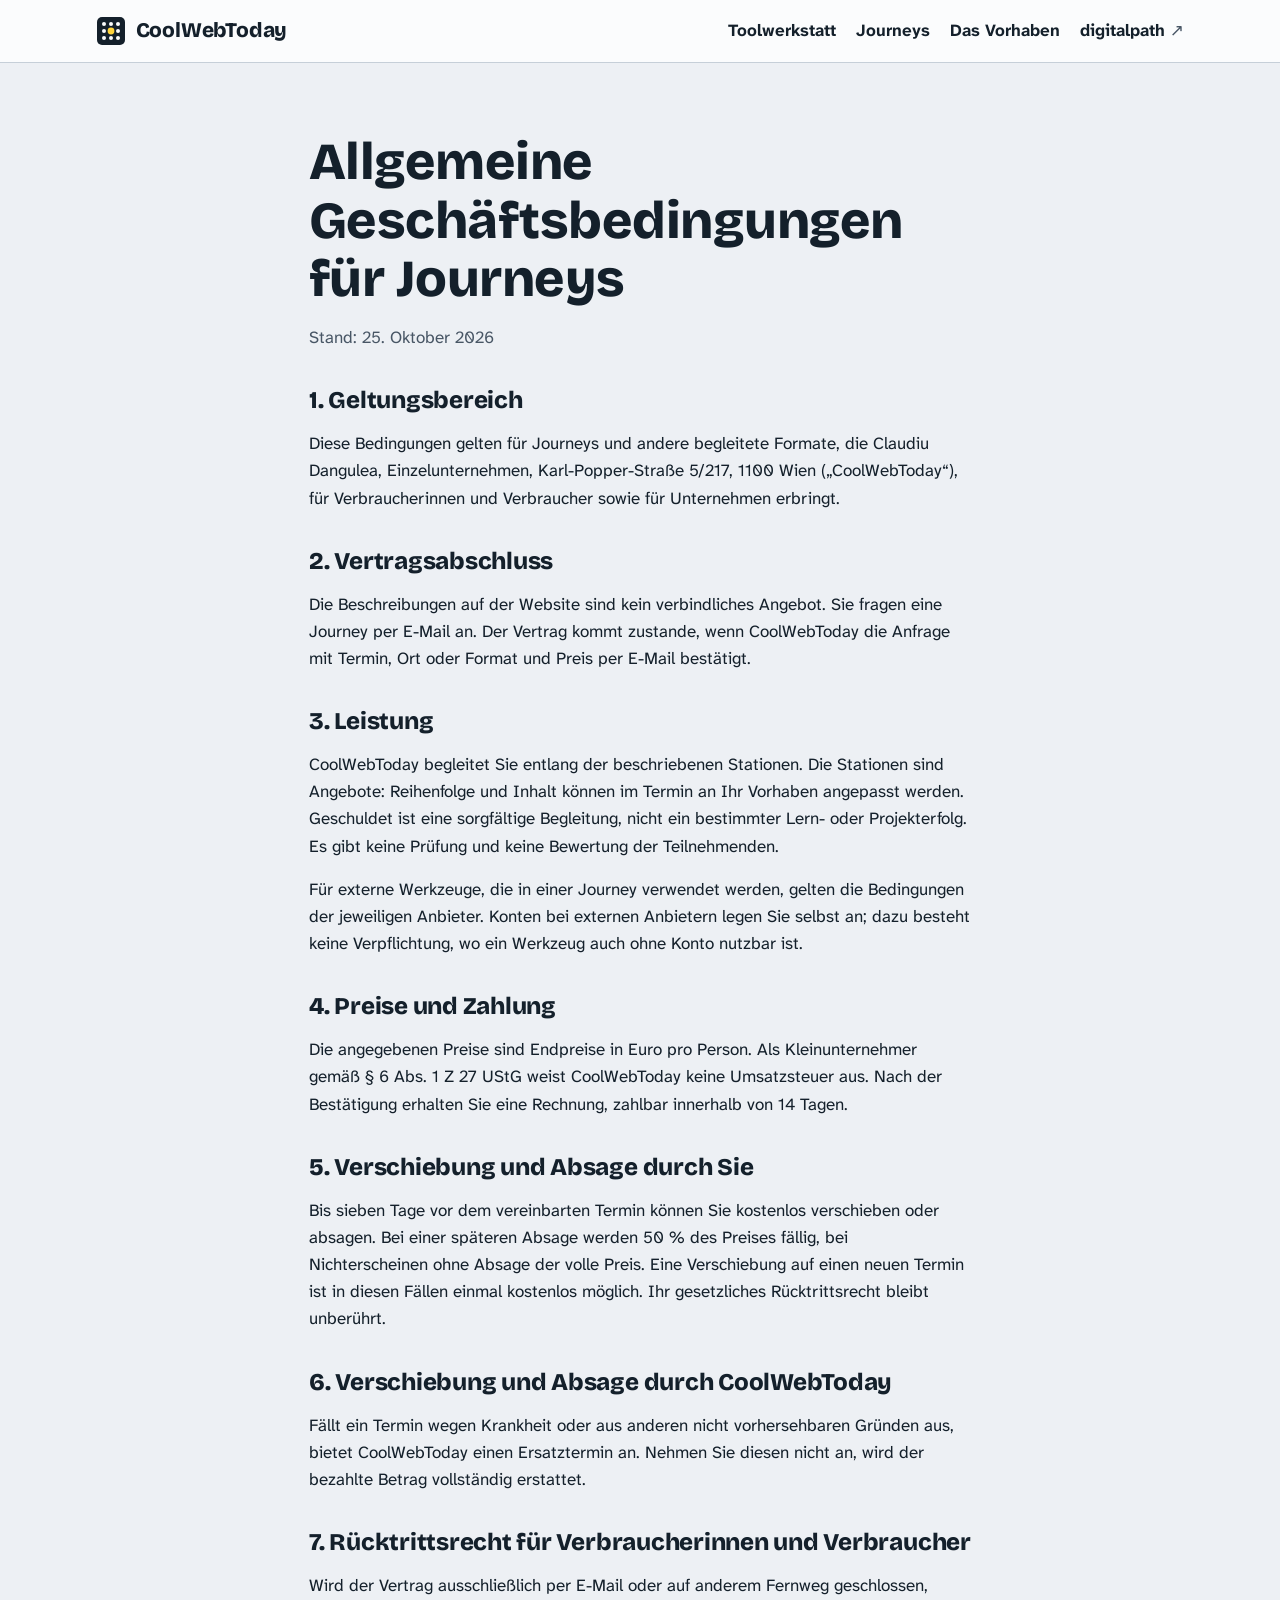
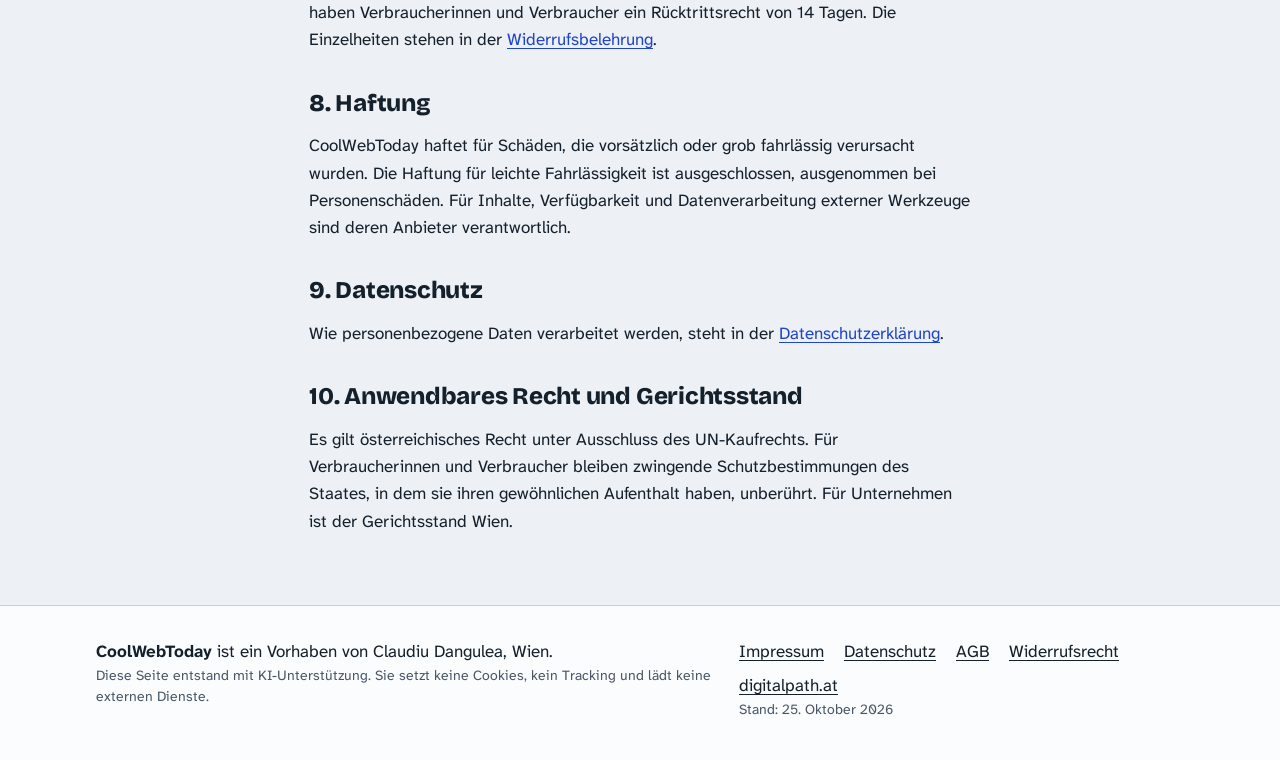
==== agb.html @ 335cd502 "Impressum, Datenschutz, AGB und Widerrufsbelehrung ergänzt; Journeys buchbar - Kontakt und Impressum" ====
<!doctype html>
<html lang="de" data-root="">
<head>
<meta charset="utf-8">
<meta name="viewport" content="width=device-width, initial-scale=1, viewport-fit=cover">
<title>AGB · CoolWebToday</title>
<meta name="robots" content="noindex">
<link rel="stylesheet" href="assets/site.css">
<link rel="icon" href="assets/favicon.svg" type="image/svg+xml">
</head>
<body>
<a class="skip" href="#inhalt">Zum Inhalt</a>
<header class="site-head">
  <div class="wrap">
    <a class="brand" href="index.html">
      <svg class="brand-mark" viewBox="0 0 30 30" aria-hidden="true" focusable="false"><rect class="bm-board" x="1" y="1" width="28" height="28" rx="5"/><g class="bm-holes"><circle cx="8" cy="8" r="2"/><circle cx="15" cy="8" r="2"/><circle cx="22" cy="8" r="2"/><circle cx="8" cy="15" r="2"/><circle cx="22" cy="15" r="2"/><circle cx="8" cy="22" r="2"/><circle cx="15" cy="22" r="2"/><circle cx="22" cy="22" r="2"/></g><circle class="bm-peg" cx="15" cy="15" r="3.4"/></svg>
      CoolWebToday
    </a>
    <nav aria-label="Hauptnavigation">
      <ul class="nav">
        <li><a href="werkstatt.html">Toolwerkstatt</a></li>
        <li><a href="journeys.html">Journeys</a></li>
        <li><a href="index.html#vorhaben">Das Vorhaben</a></li>
        <li><a class="ext" href="https://www.digitalpath.at/#labor" rel="noopener" target="_blank">digitalpath</a></li>
      </ul>
    </nav>
  </div>
</header>

<main id="inhalt">
  <section class="section">
    <div class="wrap prose">
      <h1>Allgemeine Geschäftsbedingungen für Journeys</h1>
      <p class="muted">Stand: 25. Oktober 2026</p>

      <h2>1. Geltungsbereich</h2>
      <p>Diese Bedingungen gelten für Journeys und andere begleitete Formate, die Claudiu Dangulea, Einzelunternehmen, Karl-Popper-Straße 5/217, 1100 Wien („CoolWebToday“), für Verbraucherinnen und Verbraucher sowie für Unternehmen erbringt.</p>

      <h2>2. Vertragsabschluss</h2>
      <p>Die Beschreibungen auf der Website sind kein verbindliches Angebot. Sie fragen eine Journey per E-Mail an. Der Vertrag kommt zustande, wenn CoolWebToday die Anfrage mit Termin, Ort oder Format und Preis per E-Mail bestätigt.</p>

      <h2>3. Leistung</h2>
      <p>CoolWebToday begleitet Sie entlang der beschriebenen Stationen. Die Stationen sind Angebote: Reihenfolge und Inhalt können im Termin an Ihr Vorhaben angepasst werden. Geschuldet ist eine sorgfältige Begleitung, nicht ein bestimmter Lern- oder Projekterfolg. Es gibt keine Prüfung und keine Bewertung der Teilnehmenden.</p>
      <p>Für externe Werkzeuge, die in einer Journey verwendet werden, gelten die Bedingungen der jeweiligen Anbieter. Konten bei externen Anbietern legen Sie selbst an; dazu besteht keine Verpflichtung, wo ein Werkzeug auch ohne Konto nutzbar ist.</p>

      <h2>4. Preise und Zahlung</h2>
      <p>Die angegebenen Preise sind Endpreise in Euro pro Person. Als Kleinunternehmer gemäß § 6 Abs. 1 Z 27 UStG weist CoolWebToday keine Umsatzsteuer aus. Nach der Bestätigung erhalten Sie eine Rechnung, zahlbar innerhalb von 14 Tagen.</p>

      <h2>5. Verschiebung und Absage durch Sie</h2>
      <p>Bis sieben Tage vor dem vereinbarten Termin können Sie kostenlos verschieben oder absagen. Bei einer späteren Absage werden 50 % des Preises fällig, bei Nichterscheinen ohne Absage der volle Preis. Eine Verschiebung auf einen neuen Termin ist in diesen Fällen einmal kostenlos möglich. Ihr gesetzliches Rücktrittsrecht bleibt unberührt.</p>

      <h2>6. Verschiebung und Absage durch CoolWebToday</h2>
      <p>Fällt ein Termin wegen Krankheit oder aus anderen nicht vorhersehbaren Gründen aus, bietet CoolWebToday einen Ersatztermin an. Nehmen Sie diesen nicht an, wird der bezahlte Betrag vollständig erstattet.</p>

      <h2>7. Rücktrittsrecht für Verbraucherinnen und Verbraucher</h2>
      <p>Wird der Vertrag ausschließlich per E-Mail oder auf anderem Fernweg geschlossen, haben Verbraucherinnen und Verbraucher ein Rücktrittsrecht von 14 Tagen. Die Einzelheiten stehen in der <a href="widerruf.html">Widerrufsbelehrung</a>.</p>

      <h2>8. Haftung</h2>
      <p>CoolWebToday haftet für Schäden, die vorsätzlich oder grob fahrlässig verursacht wurden. Die Haftung für leichte Fahrlässigkeit ist ausgeschlossen, ausgenommen bei Personenschäden. Für Inhalte, Verfügbarkeit und Datenverarbeitung externer Werkzeuge sind deren Anbieter verantwortlich.</p>

      <h2>9. Datenschutz</h2>
      <p>Wie personenbezogene Daten verarbeitet werden, steht in der <a href="datenschutz.html">Datenschutzerklärung</a>.</p>

      <h2>10. Anwendbares Recht und Gerichtsstand</h2>
      <p>Es gilt österreichisches Recht unter Ausschluss des UN-Kaufrechts. Für Verbraucherinnen und Verbraucher bleiben zwingende Schutzbestimmungen des Staates, in dem sie ihren gewöhnlichen Aufenthalt haben, unberührt. Für Unternehmen ist der Gerichtsstand Wien.</p>
    </div>
  </section>
</main>

<footer class="site-foot">
  <div class="wrap">
    <div>
      <p><strong>CoolWebToday</strong> ist ein Vorhaben von Claudiu Dangulea, Wien.</p>
      <small>Diese Seite entstand mit KI-Unterstützung. Sie setzt keine Cookies, kein Tracking und lädt keine externen Dienste.</small>
    </div>
    <div>
      <ul class="foot-links">
        <li><a href="impressum.html">Impressum</a></li>
        <li><a href="datenschutz.html">Datenschutz</a></li>
        <li><a href="agb.html" aria-current="page">AGB</a></li>
        <li><a href="widerruf.html">Widerrufsrecht</a></li>
        <li><a href="https://www.digitalpath.at" rel="noopener" target="_blank">digitalpath.at</a></li>
      </ul>
      <small>Stand: <span data-stand>25. Oktober 2026</span></small>
    </div>
  </div>
</footer>
<script src="assets/site.js"></script>
</body>
</html>
---- assets/site.css ----
/* Layout: „Werkzeugwand" – ruhiger, kühler Grund; Werkzeuge hängen als Anhänger an einer Lochwand.
   Ein Akzent (Kobalt) für Handlungen, Markierungsgelb nur für Hervorhebungen. */

@font-face { font-family: "Atkinson Hyperlegible Next"; font-style: normal; font-weight: 400; font-display: swap; src: url("fonts/atkinson-hyperlegible-next-latin-400-normal.woff2") format("woff2"); }
@font-face { font-family: "Atkinson Hyperlegible Next"; font-style: italic; font-weight: 400; font-display: swap; src: url("fonts/atkinson-hyperlegible-next-latin-400-italic.woff2") format("woff2"); }
@font-face { font-family: "Atkinson Hyperlegible Next"; font-style: normal; font-weight: 700; font-display: swap; src: url("fonts/atkinson-hyperlegible-next-latin-700-normal.woff2") format("woff2"); }
@font-face { font-family: "Atkinson Hyperlegible Mono"; font-style: normal; font-weight: 400; font-display: swap; src: url("fonts/atkinson-hyperlegible-mono-latin-400-normal.woff2") format("woff2"); }
@font-face { font-family: "Bricolage Grotesque"; font-style: normal; font-weight: 700; font-display: swap; src: url("fonts/bricolage-grotesque-latin-700-normal.woff2") format("woff2"); }
@font-face { font-family: "Bricolage Grotesque"; font-style: normal; font-weight: 800; font-display: swap; src: url("fonts/bricolage-grotesque-latin-800-normal.woff2") format("woff2"); }

:root {
  --ground: #edf0f4;
  --surface: #fbfcfd;
  --ink: #14202b;
  --ink-soft: #485665;
  --line: #c6cfd8;
  --accent: #1f45c7;
  --accent-ink: #ffffff;
  --accent-soft: #dfe6fb;
  --mark: #ffd43b;
  --mark-ink: #14202b;
  --hl: #ffd43b;
  --peg: #c2cbd5;
  --board: #e2e7ed;
  --ok: #1d6b45;
  --focus: #1f45c7;

  --display: "Bricolage Grotesque", "Atkinson Hyperlegible Next", system-ui, sans-serif;
  --body: "Atkinson Hyperlegible Next", system-ui, -apple-system, "Segoe UI", Roboto, sans-serif;
  --mono: "Atkinson Hyperlegible Mono", ui-monospace, "SFMono-Regular", Menlo, Consolas, monospace;

  --step--1: 0.875rem;
  --step-0: 1.0625rem;
  --step-1: 1.25rem;
  --step-2: 1.5rem;
  --step-3: 2rem;
  --step-4: clamp(2.25rem, 1.6rem + 2.6vw, 3.25rem);

  --radius: 6px;
  --measure: 66ch;
  --wide: 72rem;
  color-scheme: light;
}

@media (prefers-color-scheme: dark) {
  :root:not([data-theme="light"]) {
    --ground: #0e141a;
    --surface: #161e26;
    --ink: #e4eaf0;
    --ink-soft: #a6b2be;
    --line: #2d3a47;
    --accent: #93acff;
    --accent-ink: #0e141a;
    --accent-soft: #1d2a4d;
    --mark: #f5cb2e;
    --mark-ink: #14202b;
    --hl: #5a4708;
    --peg: #2a3540;
    --board: #131a21;
    --ok: #6fd3a0;
    --focus: #93acff;
    color-scheme: dark;
  }
}
:root[data-theme="dark"] {
  --ground: #0e141a;
  --surface: #161e26;
  --ink: #e4eaf0;
  --ink-soft: #a6b2be;
  --line: #2d3a47;
  --accent: #93acff;
  --accent-ink: #0e141a;
  --accent-soft: #1d2a4d;
  --mark: #f5cb2e;
  --mark-ink: #14202b;
  --hl: #5a4708;
  --peg: #2a3540;
  --board: #131a21;
  --ok: #6fd3a0;
  --focus: #93acff;
  color-scheme: dark;
}

*, *::before, *::after { box-sizing: border-box; }
[hidden] { display: none !important; }
html { -webkit-text-size-adjust: 100%; }
body {
  margin: 0;
  background: var(--ground);
  color: var(--ink);
  font-family: var(--body);
  font-size: var(--step-0);
  line-height: 1.6;
}
img, svg { max-width: 100%; }
a { color: var(--accent); text-underline-offset: 0.18em; text-decoration-thickness: 1px; }
a:hover { text-decoration-thickness: 2px; }
:focus-visible { outline: 3px solid var(--focus); outline-offset: 3px; border-radius: 2px; }

h1, h2, h3 { font-family: var(--display); font-weight: 800; line-height: 1.12; text-wrap: balance; margin: 0; letter-spacing: -0.01em; hyphens: auto; -webkit-hyphens: auto; overflow-wrap: break-word; }
h1 { font-size: var(--step-4); }
h2 { font-size: var(--step-3); }
h3 { font-size: var(--step-1); font-weight: 700; letter-spacing: 0; }
p { margin: 0; }
.mono { font-family: var(--mono); font-variant-numeric: tabular-nums; }

.wrap {
  width: 100%;
  max-width: var(--wide);
  margin-inline: auto;
  padding-left: max(16px, env(safe-area-inset-left, 0px));
  padding-right: max(16px, env(safe-area-inset-right, 0px));
}
@media (min-width: 720px) {
  .wrap { padding-left: max(32px, env(safe-area-inset-left, 0px)); padding-right: max(32px, env(safe-area-inset-right, 0px)); }
}

.skip {
  position: absolute; left: 16px; top: -100px;
  background: var(--accent); color: var(--accent-ink);
  padding: 0.5rem 0.9rem; border-radius: var(--radius); z-index: 20; text-decoration: none; font-weight: 700;
}
.skip:focus { top: 12px; }

/* Kopf */
.site-head { border-bottom: 1px solid var(--line); background: var(--surface); }
.site-head .wrap { display: flex; flex-wrap: wrap; align-items: center; justify-content: space-between; gap: 0.75rem 1.5rem; padding-block: 0.9rem; }
.brand { display: inline-flex; align-items: center; gap: 0.6rem; color: var(--ink); text-decoration: none; font-family: var(--display); font-weight: 800; font-size: 1.3rem; letter-spacing: -0.01em; }
.brand-mark { width: 30px; height: 30px; flex: none; }
.nav { display: flex; flex-wrap: wrap; gap: 0.25rem 1.25rem; list-style: none; margin: 0; padding: 0; }
.nav a { color: var(--ink); text-decoration: none; font-weight: 700; padding-block: 0.25rem; border-bottom: 2px solid transparent; }
.nav a:hover { border-bottom-color: var(--line); }
.nav a[aria-current="page"] { border-bottom-color: var(--accent); }
.nav .ext::after { content: " ↗"; font-weight: 400; color: var(--ink-soft); }

main { display: block; }
.section { padding-block: clamp(2.5rem, 2rem + 3vw, 4.5rem); }
.section + .section { border-top: 1px solid var(--line); }
.section-head { display: grid; gap: 0.75rem; max-width: var(--measure); margin-bottom: 2rem; }
.eyebrow { font-family: var(--mono); font-size: var(--step--1); letter-spacing: 0.06em; text-transform: uppercase; color: var(--ink-soft); }
.lead { font-size: var(--step-1); line-height: 1.5; color: var(--ink); max-width: var(--measure); }
.prose { display: grid; gap: 1rem; max-width: var(--measure); }
.prose h2 { margin-top: 1.25rem; font-size: var(--step-2); }
.prose h3 { margin-top: 0.75rem; }
.prose ul { margin: 0; padding-left: 1.2rem; display: grid; gap: 0.35rem; }
.muted { color: var(--ink-soft); }
.hl { background: linear-gradient(transparent 58%, var(--hl) 58%, var(--hl) 92%, transparent 92%); color: inherit; padding-inline: 0.08em; }

/* Status-Chip */
.status {
  display: inline-flex; align-items: center; gap: 0.5rem;
  font-family: var(--mono); font-size: var(--step--1);
  border: 1px solid var(--line); background: var(--surface);
  padding: 0.25rem 0.65rem; border-radius: 999px; color: var(--ink);
}
.status::before { content: ""; width: 0.55rem; height: 0.55rem; border-radius: 50%; background: var(--mark); box-shadow: 0 0 0 2px var(--surface), 0 0 0 3px var(--ink-soft); }

/* Schaltflächen */
.btn {
  display: inline-flex; align-items: center; justify-content: center; gap: 0.45rem;
  font: inherit; font-weight: 700; line-height: 1.2;
  padding: 0.7rem 1.1rem; border-radius: var(--radius);
  border: 2px solid var(--accent); background: var(--accent); color: var(--accent-ink);
  text-decoration: none; cursor: pointer;
}
.btn:hover { filter: brightness(1.08); }
.btn.ghost { background: transparent; color: var(--accent); }
.btn.quiet { background: transparent; color: var(--ink); border-color: var(--line); }
.btn.small { padding: 0.45rem 0.75rem; font-size: var(--step--1); }
.btn-row { display: flex; flex-wrap: wrap; gap: 0.75rem; }

/* Hero mit Lochwand */
.hero { padding-block: clamp(2.5rem, 2rem + 3vw, 4rem); }
.hero-grid { display: grid; gap: 2.5rem; align-items: center; }
@media (min-width: 900px) { .hero-grid { grid-template-columns: 1.1fr 0.9fr; } }
.hero-text { display: grid; gap: 1.25rem; min-width: 0; }
.hero-text h1 { max-width: 16ch; }

.pegboard {
  position: relative;
  background-color: var(--board);
  background-image: radial-gradient(circle at center, var(--peg) 0 3px, transparent 3.5px);
  background-size: 28px 28px;
  background-position: 14px 14px;
  border: 1px solid var(--line);
  border-radius: 10px;
  padding: 2rem 1.25rem 1.5rem;
  min-width: 0;
}
.pegboard-label { position: absolute; top: 0.6rem; right: 0.9rem; font-family: var(--mono); font-size: 0.75rem; color: var(--ink-soft); letter-spacing: 0.05em; text-transform: uppercase; background: var(--board); padding-inline: 0.3rem; }
.tags { display: flex; flex-wrap: wrap; gap: 1.6rem 1rem; list-style: none; margin: 0; padding: 0.75rem 0 0; justify-content: center; }
.tag {
  --tilt: 0deg;
  position: relative;
  display: grid; gap: 0.2rem;
  width: min(100%, 13.5rem);
  background: var(--surface);
  color: var(--ink);
  border: 1.5px solid var(--ink);
  border-radius: 8px 8px 10px 10px;
  padding: 1.6rem 0.9rem 0.85rem;
  text-decoration: none;
  transform: rotate(var(--tilt));
  transform-origin: 50% -14px;
  box-shadow: 0 2px 0 var(--line);
  transition: transform 260ms ease;
}
.tag::before { /* Loch */
  content: ""; position: absolute; top: 0.55rem; left: 50%; width: 0.7rem; height: 0.7rem; margin-left: -0.35rem;
  border-radius: 50%; background: var(--board); border: 1.5px solid var(--ink);
}
.tag::after { /* Haken */
  content: ""; position: absolute; top: -16px; left: 50%; width: 2px; height: 22px; margin-left: -1px; background: var(--ink-soft);
}
.tag strong { font-family: var(--display); font-size: 1.1rem; line-height: 1.2; }
.tag span { font-size: var(--step--1); color: var(--ink-soft); line-height: 1.4; }
.tag.count { background: var(--mark); color: var(--mark-ink); }
.tag.count span { color: var(--mark-ink); }
.tag:nth-child(1) { --tilt: -2.5deg; }
.tag:nth-child(2) { --tilt: 1.8deg; }
.tag:nth-child(3) { --tilt: -1.2deg; }
.tag:nth-child(4) { --tilt: 2.4deg; }
a.tag:hover, a.tag:focus-visible { --tilt: 0deg; }
@media (prefers-reduced-motion: reduce) { .tag { transition: none; } }

/* Wege */
.ways { display: grid; gap: 1rem; grid-template-columns: repeat(auto-fit, minmax(min(100%, 17rem), 1fr)); }
.way { display: grid; gap: 0.6rem; align-content: start; padding: 1.4rem; background: var(--surface); border: 1px solid var(--line); border-radius: var(--radius); min-width: 0; }
.way .who { font-family: var(--mono); font-size: var(--step--1); color: var(--ink-soft); }
.way a.more { font-weight: 700; margin-top: 0.4rem; }

/* Fluss: Ideen → Werkstatt → Umsetzung */
.flow { display: grid; gap: 0.75rem; align-items: stretch; }
@media (min-width: 860px) { .flow { grid-template-columns: 1fr auto 1.1fr auto 1fr; } }
.flow-col { display: grid; gap: 0.75rem; align-content: center; min-width: 0; }
.flow-box { background: var(--surface); border: 1px solid var(--line); border-radius: var(--radius); padding: 1rem 1.1rem; display: grid; gap: 0.25rem; }
.flow-box b { font-family: var(--display); font-size: 1.05rem; }
.flow-box span { font-size: var(--step--1); color: var(--ink-soft); }
.flow-hub { background: var(--ink); color: var(--surface); border-color: var(--ink); }
.flow-hub span { color: var(--surface); opacity: 0.85; }
.flow-arrow { display: grid; place-items: center; color: var(--ink-soft); font-size: 1.5rem; line-height: 1; }
.flow-arrow::before { content: "→"; }
@media (max-width: 859px) { .flow-arrow::before { content: "↓"; } }

/* Grundsätze */
.principles { display: grid; gap: 0; grid-template-columns: repeat(auto-fit, minmax(min(100%, 19rem), 1fr)); border-top: 1px solid var(--line); }
.principle { display: grid; gap: 0.4rem; padding: 1.25rem 1.25rem 1.25rem 0; border-bottom: 1px solid var(--line); min-width: 0; }
.principle h3 { font-size: 1.15rem; }
.principle p { color: var(--ink-soft); }

/* Stufen */
.stages { list-style: none; margin: 0; padding: 0; display: grid; gap: 0; counter-reset: stufe; }
@media (min-width: 860px) { .stages { grid-template-columns: repeat(4, 1fr); } }
.stage { counter-increment: stufe; position: relative; display: grid; gap: 0.35rem; align-content: start; padding: 1.1rem 1rem 1.1rem 0; border-top: 3px solid var(--line); min-width: 0; }
.stage::before { content: "Stufe " counter(stufe); font-family: var(--mono); font-size: 0.8rem; color: var(--ink-soft); letter-spacing: 0.04em; }
.stage.current { border-top-color: var(--accent); }
.stage.current::after { content: "Hier stehen wir"; position: absolute; top: -0.85rem; right: 0.75rem; font-family: var(--mono); font-size: 0.72rem; background: var(--mark); color: var(--mark-ink); padding: 0.05rem 0.45rem; border-radius: 3px; }
.stage b { font-family: var(--display); font-size: 1.05rem; }
.stage span { color: var(--ink-soft); font-size: var(--step--1); }

/* Werkstatt: eigene Werkzeuge */
.own { display: grid; gap: 1rem; grid-template-columns: repeat(auto-fit, minmax(min(100%, 18rem), 1fr)); }
.own-card { display: grid; gap: 0.6rem; align-content: start; padding: 1.3rem; border: 1.5px solid var(--ink); border-radius: var(--radius); background: var(--surface); min-width: 0; }
.own-card .local { font-family: var(--mono); font-size: 0.8rem; color: var(--ok); }
.own-card .btn { justify-self: start; margin-top: 0.3rem; }

/* Filter */
.filters { display: grid; gap: 1rem; padding: 1.2rem; background: var(--surface); border: 1px solid var(--line); border-radius: var(--radius); margin-bottom: 1.25rem; }
.filter-row { display: grid; gap: 0.5rem; min-width: 0; }
.filter-row > .label, .filters legend { font-family: var(--mono); font-size: 0.8rem; letter-spacing: 0.05em; text-transform: uppercase; color: var(--ink-soft); padding: 0; }
.filters fieldset { border: 0; margin: 0; padding: 0; min-width: 0; display: grid; gap: 0.5rem; }
.chips { display: flex; flex-wrap: wrap; gap: 0.45rem; }
.chip-input { position: absolute; opacity: 0; width: 1px; height: 1px; margin: 0; }
.chip-label { display: inline-flex; align-items: center; gap: 0.35rem; padding: 0.35rem 0.75rem; border: 1.5px solid var(--line); border-radius: 999px; background: var(--ground); cursor: pointer; font-size: var(--step--1); font-weight: 700; color: var(--ink); }
.chip-input:checked + .chip-label { background: var(--ink); color: var(--surface); border-color: var(--ink); }
.chip-input:focus-visible + .chip-label { outline: 3px solid var(--focus); outline-offset: 2px; }
.filter-grid { display: grid; gap: 1rem; grid-template-columns: repeat(auto-fit, minmax(min(100%, 15rem), 1fr)); }
.search { display: grid; gap: 0.4rem; }
.search input, select, .field input:not([type="checkbox"]):not([type="radio"]), .field textarea, .field select {
  font: inherit; color: var(--ink); background: var(--ground); border: 1.5px solid var(--line); border-radius: var(--radius); padding: 0.6rem 0.75rem; width: 100%;
}
.toggle { display: flex; align-items: center; gap: 0.55rem; font-weight: 700; cursor: pointer; }
.toggle input { width: 1.15rem; height: 1.15rem; accent-color: var(--accent); }
.result-bar { display: flex; flex-wrap: wrap; justify-content: space-between; align-items: center; gap: 0.5rem 1rem; margin-bottom: 1rem; }
.result-count { font-family: var(--mono); font-variant-numeric: tabular-nums; }

/* Katalog als Lochwand */
.wall {
  background-color: var(--board);
  background-image: radial-gradient(circle at center, var(--peg) 0 2.5px, transparent 3px);
  background-size: 24px 24px;
  border: 1px solid var(--line); border-radius: 10px;
  padding: clamp(1rem, 0.6rem + 1.5vw, 1.75rem);
}
.catalog { list-style: none; margin: 0; padding: 0; display: grid; gap: 1rem; grid-template-columns: repeat(auto-fill, minmax(min(100%, 19rem), 1fr)); }
.tool { display: grid; gap: 0.65rem; align-content: start; background: var(--surface); border: 1px solid var(--line); border-radius: var(--radius); padding: 1.1rem 1.15rem 1rem; min-width: 0; }
.tool-head { display: flex; justify-content: space-between; align-items: baseline; gap: 0.75rem; }
.tool-head h3 { font-size: 1.15rem; overflow-wrap: anywhere; }
.tool-cat { font-family: var(--mono); font-size: 0.75rem; color: var(--ink-soft); white-space: nowrap; }
.facts { display: flex; flex-wrap: wrap; gap: 0.35rem; list-style: none; margin: 0; padding: 0; }
.fact { font-size: 0.8rem; border: 1px solid var(--line); border-radius: 4px; padding: 0.1rem 0.45rem; background: var(--ground); color: var(--ink); }
.fact.good { border-color: var(--ok); color: var(--ok); }
.tool-note { font-size: var(--step--1); color: var(--ink-soft); }
.tool-foot { display: flex; flex-wrap: wrap; justify-content: space-between; align-items: center; gap: 0.5rem; padding-top: 0.6rem; border-top: 1px dashed var(--line); font-size: var(--step--1); }
.tool-foot .mono { color: var(--ink-soft); font-size: 0.75rem; }
.empty { padding: 2rem 1rem; text-align: center; background: var(--surface); border-radius: var(--radius); border: 1px dashed var(--line); }

/* Journeys */
.journeys { display: grid; gap: 1.25rem; }
.journey { background: var(--surface); border: 1px solid var(--line); border-radius: var(--radius); padding: clamp(1.1rem, 0.8rem + 1vw, 1.6rem); display: grid; gap: 1rem; min-width: 0; }
.journey-head { display: flex; flex-wrap: wrap; justify-content: space-between; align-items: start; gap: 0.75rem 1.5rem; }
.journey-head h3 { font-size: var(--step-2); max-width: 24ch; }
.badge { font-family: var(--mono); font-size: 0.75rem; background: var(--mark); color: var(--mark-ink); padding: 0.15rem 0.5rem; border-radius: 3px; white-space: nowrap; }
.journey-meta { display: grid; gap: 0.5rem 1.5rem; grid-template-columns: repeat(auto-fit, minmax(min(100%, 13rem), 1fr)); margin: 0; }
.journey-meta div { display: grid; gap: 0.1rem; min-width: 0; }
.journey-meta dt { font-family: var(--mono); font-size: 0.75rem; text-transform: uppercase; letter-spacing: 0.05em; color: var(--ink-soft); }
.journey-meta dd { margin: 0; }
.journey details { border-top: 1px solid var(--line); padding-top: 0.75rem; }
.journey summary { cursor: pointer; font-weight: 700; color: var(--accent); }
.stations { list-style: none; margin: 1rem 0 0; padding: 0; display: grid; gap: 0.9rem; }
.station { display: grid; grid-template-columns: auto 1fr; gap: 0.2rem 0.9rem; min-width: 0; }
.station-dot { grid-row: span 3; width: 1.9rem; height: 1.9rem; border-radius: 50%; border: 1.5px dashed var(--ink-soft); display: grid; place-items: center; font-family: var(--mono); font-size: 0.8rem; color: var(--ink-soft); }
.station b { font-weight: 700; }
.station p { color: var(--ink-soft); font-size: var(--step--1); }
.station .uses { display: flex; flex-wrap: wrap; gap: 0.35rem; font-size: 0.8rem; }
.journey-foot { display: flex; flex-wrap: wrap; justify-content: space-between; align-items: center; gap: 0.75rem; border-top: 1px solid var(--line); padding-top: 0.9rem; }
.price { font-family: var(--mono); }

/* Werkzeugseiten */
.tool-page { display: grid; gap: 2rem; }
@media (min-width: 960px) { .tool-page { grid-template-columns: minmax(0, 1fr) minmax(0, 1fr); align-items: start; } }
.panel { background: var(--surface); border: 1px solid var(--line); border-radius: var(--radius); padding: clamp(1rem, 0.8rem + 1vw, 1.5rem); display: grid; gap: 1.1rem; min-width: 0; }
.panel h2 { font-size: var(--step-2); }
.field { display: grid; gap: 0.35rem; }
.field label, .field .label { font-weight: 700; }
.field .help { font-size: var(--step--1); color: var(--ink-soft); }
.field textarea { min-height: 5.5rem; resize: vertical; line-height: 1.5; }
.check-grid { display: flex; flex-wrap: wrap; gap: 0.45rem; }
.notice { display: grid; gap: 0.3rem; border-left: 4px solid var(--mark); background: var(--surface); padding: 0.85rem 1rem; border-radius: 0 var(--radius) var(--radius) 0; }
.notice.local { border-left-color: var(--ok); }
.output { font-family: var(--mono); font-size: 0.9rem; line-height: 1.55; white-space: pre-wrap; overflow-wrap: anywhere; background: var(--ground); border: 1px solid var(--line); border-radius: var(--radius); padding: 1rem; min-height: 10rem; max-height: 34rem; overflow: auto; }
.feedback { font-size: var(--step--1); color: var(--ok); min-height: 1.4em; }
.entries { list-style: none; margin: 0; padding: 0; display: grid; gap: 0.75rem; }
.entry { border: 1px solid var(--line); border-radius: var(--radius); padding: 0.9rem 1rem; background: var(--ground); display: grid; gap: 0.35rem; }
.entry .when { font-family: var(--mono); font-size: 0.75rem; color: var(--ink-soft); }
.entry dl { margin: 0; display: grid; gap: 0.25rem; }
.entry dt { font-size: 0.75rem; font-family: var(--mono); color: var(--ink-soft); text-transform: uppercase; letter-spacing: 0.04em; }
.entry dd { margin: 0 0 0.3rem; }
.confirm { display: flex; flex-wrap: wrap; align-items: center; gap: 0.6rem; padding: 0.75rem; border: 1.5px solid var(--ink); border-radius: var(--radius); }
.checklist { list-style: none; margin: 0; padding: 0; display: grid; gap: 0.5rem; }
.checklist label { display: flex; gap: 0.6rem; align-items: flex-start; }
.checklist input { width: 1.1rem; height: 1.1rem; margin-top: 0.25rem; accent-color: var(--accent); flex: none; }
.suggest { display: grid; gap: 0.5rem; }
.suggest ul { margin: 0; padding-left: 1.1rem; }

/* Fuß */
.site-foot { border-top: 1px solid var(--line); background: var(--surface); margin-top: 0; }
.site-foot .wrap { display: grid; gap: 1.25rem; padding-block: 2rem 2.5rem; }
@media (min-width: 760px) { .site-foot .wrap { grid-template-columns: 1.4fr 1fr; } }
.foot-links { display: flex; flex-wrap: wrap; gap: 0.4rem 1.25rem; list-style: none; margin: 0; padding: 0; }
.foot-links a { color: var(--ink); }
.site-foot small { color: var(--ink-soft); font-size: var(--step--1); line-height: 1.5; display: block; }
.contact-line { display: flex; flex-wrap: wrap; align-items: center; gap: 0.5rem; }
.contact-line code { font-family: var(--mono); user-select: all; }

.placeholder { background: var(--mark); color: var(--mark-ink); padding-inline: 0.25rem; border-radius: 2px; font-family: var(--mono); font-size: 0.9em; }
.draft-banner { border: 1.5px dashed var(--ink-soft); border-radius: var(--radius); padding: 0.75rem 1rem; background: var(--surface); font-size: var(--step--1); }

@media (prefers-reduced-motion: reduce) { * { scroll-behavior: auto !important; } }

/* Wortmarke: Lochwand mit einem gesetzten Haken */
.bm-board { fill: var(--ink); }
.bm-holes circle { fill: var(--surface); }
.bm-peg { fill: var(--mark); }

.sr-only { position: absolute !important; width: 1px; height: 1px; padding: 0; margin: -1px; overflow: hidden; clip: rect(0 0 0 0); white-space: nowrap; border: 0; }
.tool-date { font-size: 0.75rem; color: var(--ink-soft); margin-top: -0.25rem; }
.btn:disabled { opacity: 0.45; cursor: not-allowed; filter: none; }
.journey:target, .journey.focus, .tool.focus { outline: 3px solid var(--mark); outline-offset: 3px; }
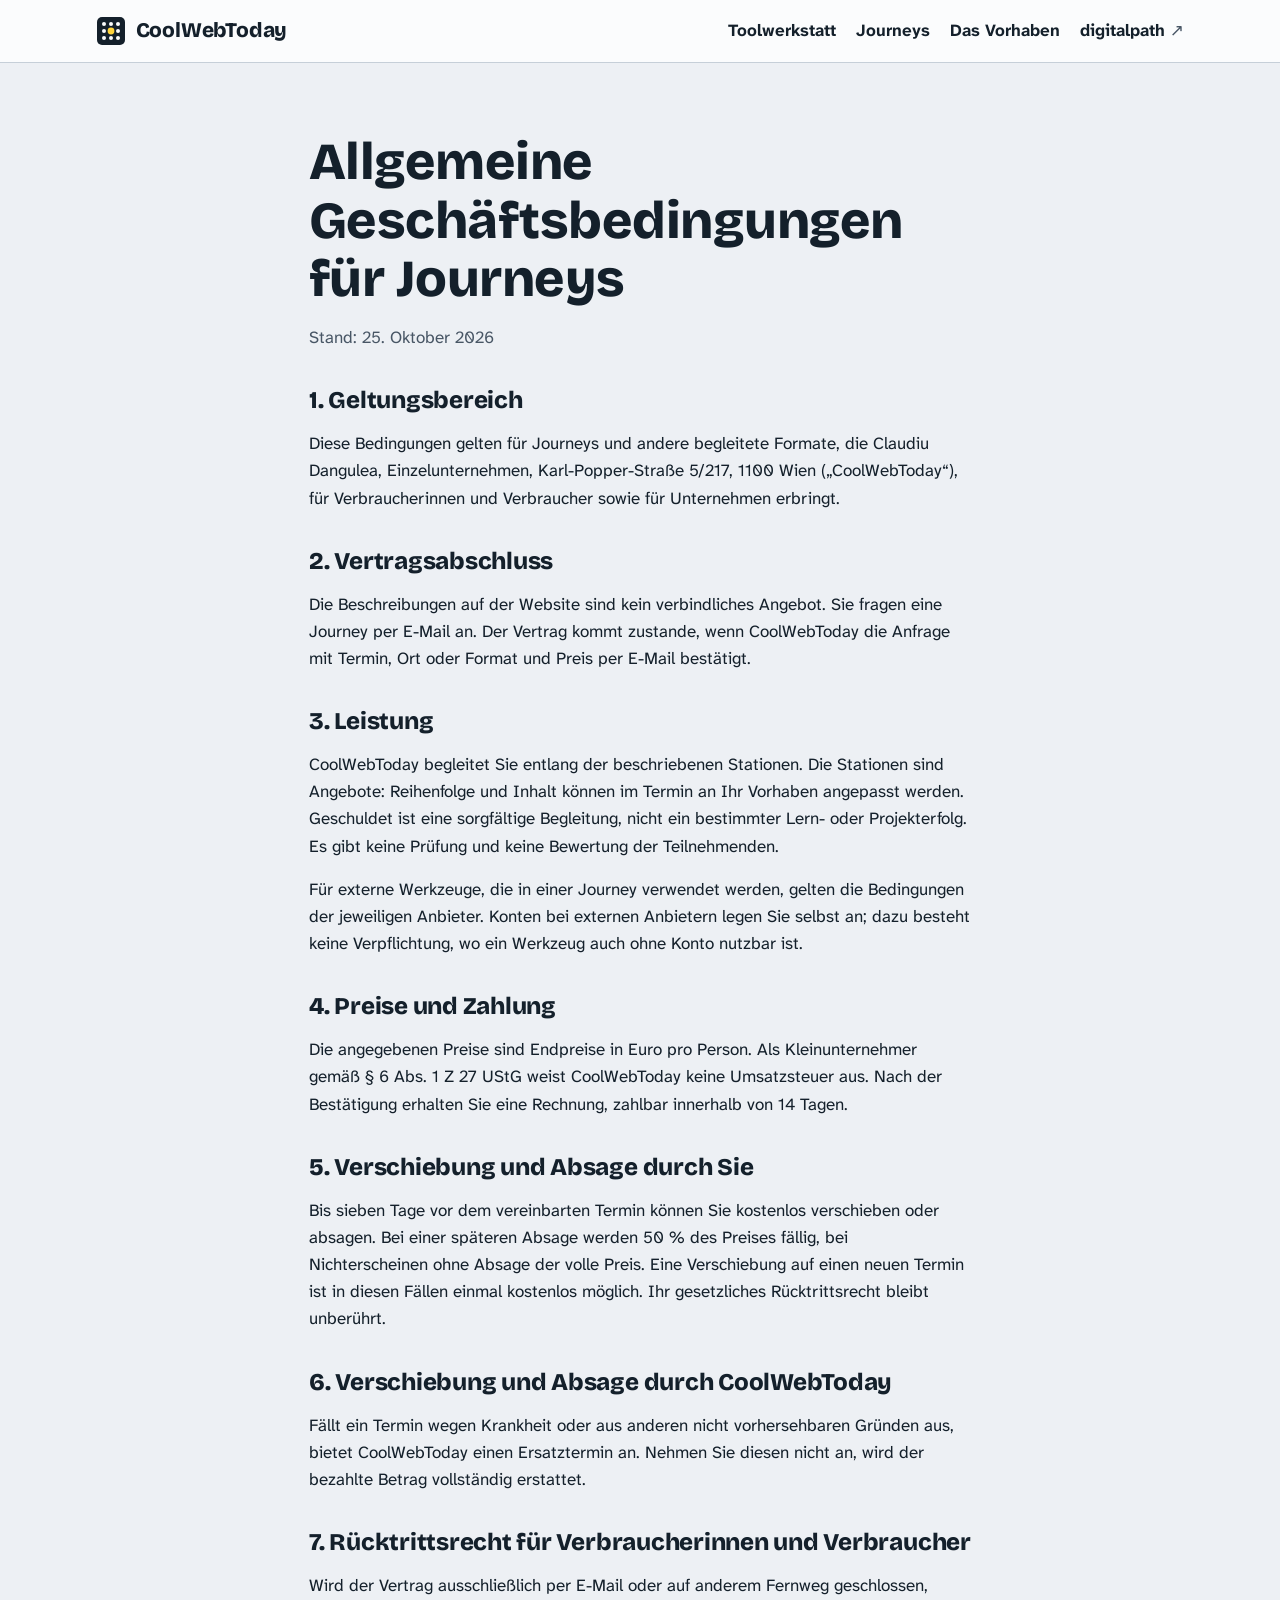
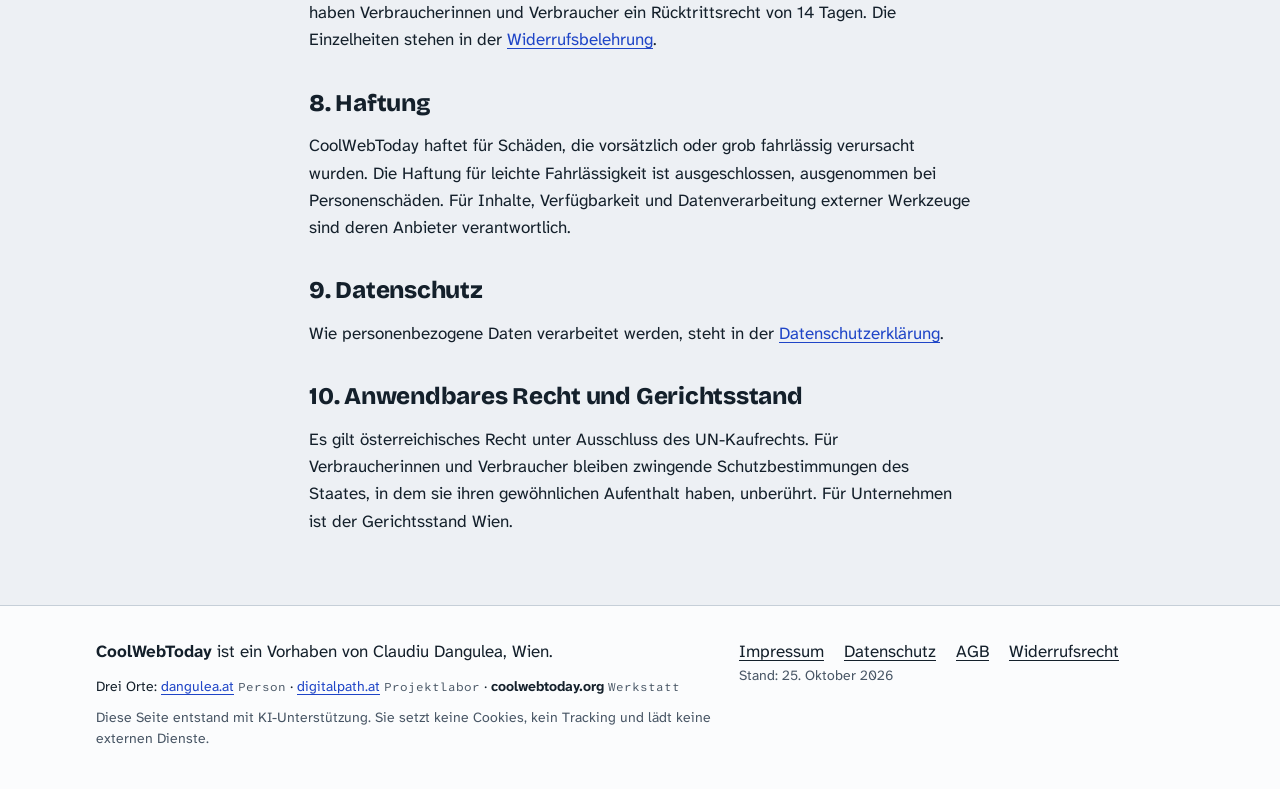
==== commit 363888c0: "Ablauf-Werkbank, Journey „Die eigene Arbeit mitgestalten“, Drei-Orte-Verlinkung - Neues Browser-Werk" ====
--- a/agb.html
+++ b/agb.html
@@ -71,6 +71,7 @@
   <div class="wrap">
     <div>
       <p><strong>CoolWebToday</strong> ist ein Vorhaben von Claudiu Dangulea, Wien.</p>
+      <p class="orte">Drei Orte: <a href="https://www.dangulea.at" rel="noopener" target="_blank">dangulea.at</a> <span>Person</span> · <a href="https://www.digitalpath.at" rel="noopener" target="_blank">digitalpath.at</a> <span>Projektlabor</span> · <strong>coolwebtoday.org</strong> <span>Werkstatt</span></p>
       <small>Diese Seite entstand mit KI-Unterstützung. Sie setzt keine Cookies, kein Tracking und lädt keine externen Dienste.</small>
     </div>
     <div>
@@ -79,7 +80,6 @@
         <li><a href="datenschutz.html">Datenschutz</a></li>
         <li><a href="agb.html" aria-current="page">AGB</a></li>
         <li><a href="widerruf.html">Widerrufsrecht</a></li>
-        <li><a href="https://www.digitalpath.at" rel="noopener" target="_blank">digitalpath.at</a></li>
       </ul>
       <small>Stand: <span data-stand>25. Oktober 2026</span></small>
     </div>
--- a/assets/site.css
+++ b/assets/site.css
@@ -216,10 +216,10 @@
 .tag span { font-size: var(--step--1); color: var(--ink-soft); line-height: 1.4; }
 .tag.count { background: var(--mark); color: var(--mark-ink); }
 .tag.count span { color: var(--mark-ink); }
-.tag:nth-child(1) { --tilt: -2.5deg; }
-.tag:nth-child(2) { --tilt: 1.8deg; }
-.tag:nth-child(3) { --tilt: -1.2deg; }
-.tag:nth-child(4) { --tilt: 2.4deg; }
+.tags li:nth-child(1) .tag { --tilt: -2.5deg; }
+.tags li:nth-child(2) .tag { --tilt: 1.8deg; }
+.tags li:nth-child(3) .tag { --tilt: -1.2deg; }
+.tags li:nth-child(4) .tag { --tilt: 2.4deg; }
 a.tag:hover, a.tag:focus-visible { --tilt: 0deg; }
 @media (prefers-reduced-motion: reduce) { .tag { transition: none; } }
 
@@ -377,3 +377,13 @@
 .tool-date { font-size: 0.75rem; color: var(--ink-soft); margin-top: -0.25rem; }
 .btn:disabled { opacity: 0.45; cursor: not-allowed; filter: none; }
 .journey:target, .journey.focus, .tool.focus { outline: 3px solid var(--mark); outline-offset: 3px; }
+
+/* Ablauf-Werkbank */
+.steps { list-style: none; margin: 0.4rem 0 0; padding: 0; display: grid; gap: 0.8rem; }
+.step { display: grid; gap: 0.6rem; padding: 0.9rem 1rem; border: 1px solid var(--line); border-radius: var(--radius); background: var(--ground); min-width: 0; }
+.step-mode { border: 0; margin: 0; padding: 0; min-width: 0; }
+.step-tools { gap: 0.4rem; }
+
+.orte { margin: 0.6rem 0; font-size: var(--step--1); }
+.orte span { font-family: var(--mono); font-size: 0.75rem; color: var(--ink-soft); }
+.tags li:nth-child(5) .tag { --tilt: -1.6deg; }
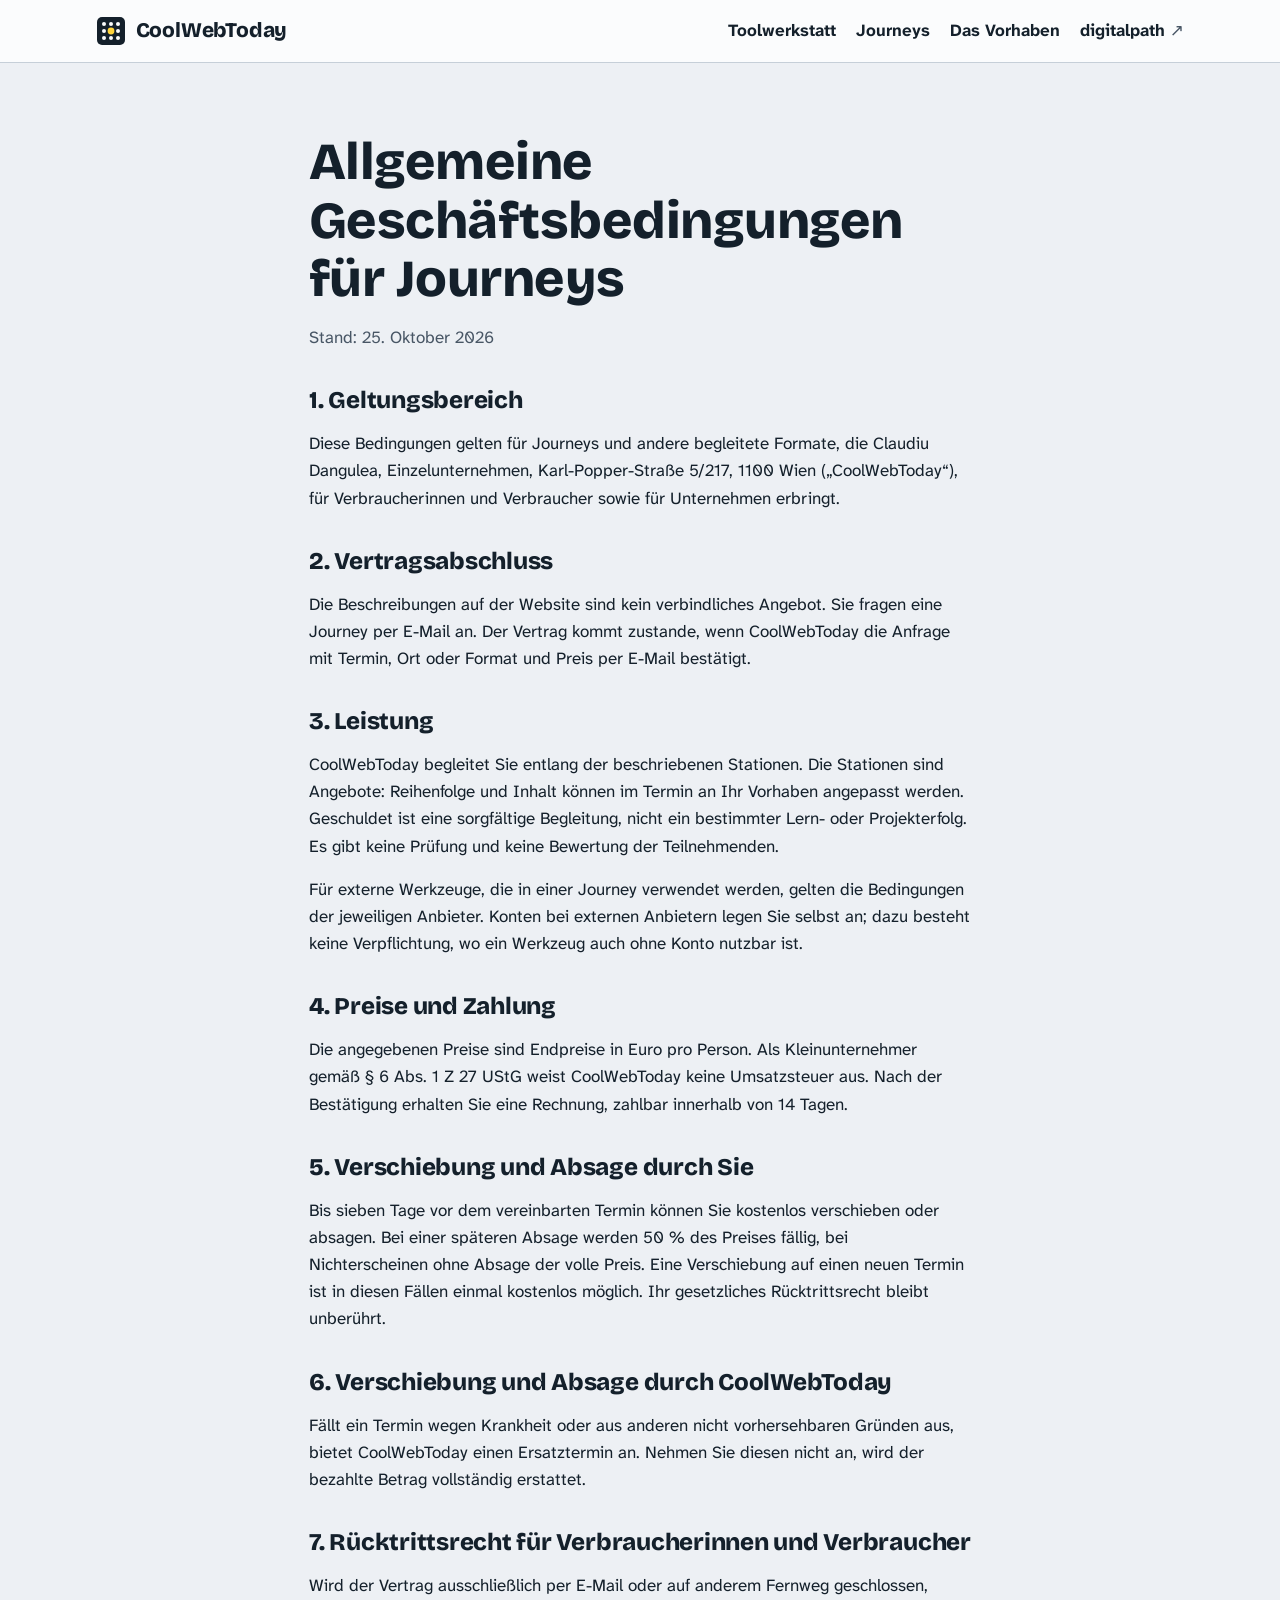
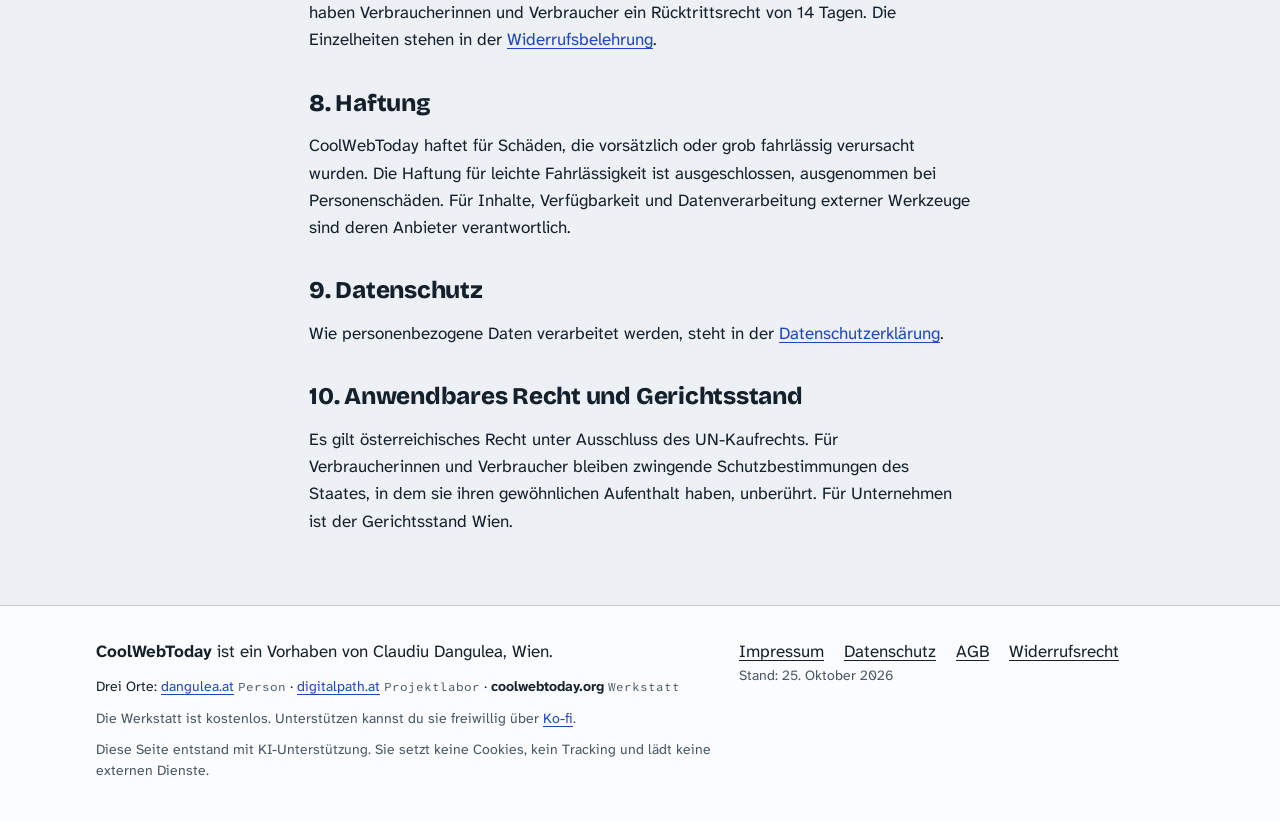
==== commit 11023537: "Ko-fi für freiwillige Unterstützung; Datenschutz ergänzt Co-Authored-By: Claude Opus 5.5 <noreply@an" ====
--- a/agb.html
+++ b/agb.html
@@ -72,6 +72,7 @@
     <div>
       <p><strong>CoolWebToday</strong> ist ein Vorhaben von Claudiu Dangulea, Wien.</p>
       <p class="orte">Drei Orte: <a href="https://www.dangulea.at" rel="noopener" target="_blank">dangulea.at</a> <span>Person</span> · <a href="https://www.digitalpath.at" rel="noopener" target="_blank">digitalpath.at</a> <span>Projektlabor</span> · <strong>coolwebtoday.org</strong> <span>Werkstatt</span></p>
+      <p class="unterstuetzen">Die Werkstatt ist kostenlos. Unterstützen kannst du sie freiwillig über <a class="ext" href="https://ko-fi.com/danguleaclaudiu" rel="noopener" target="_blank">Ko-fi</a>.</p>
       <small>Diese Seite entstand mit KI-Unterstützung. Sie setzt keine Cookies, kein Tracking und lädt keine externen Dienste.</small>
     </div>
     <div>
--- a/assets/site.css
+++ b/assets/site.css
@@ -386,4 +386,5 @@
 
 .orte { margin: 0.6rem 0; font-size: var(--step--1); }
 .orte span { font-family: var(--mono); font-size: 0.75rem; color: var(--ink-soft); }
+.unterstuetzen { margin: 0 0 0.6rem; font-size: var(--step--1); color: var(--ink-soft); }
 .tags li:nth-child(5) .tag { --tilt: -1.6deg; }
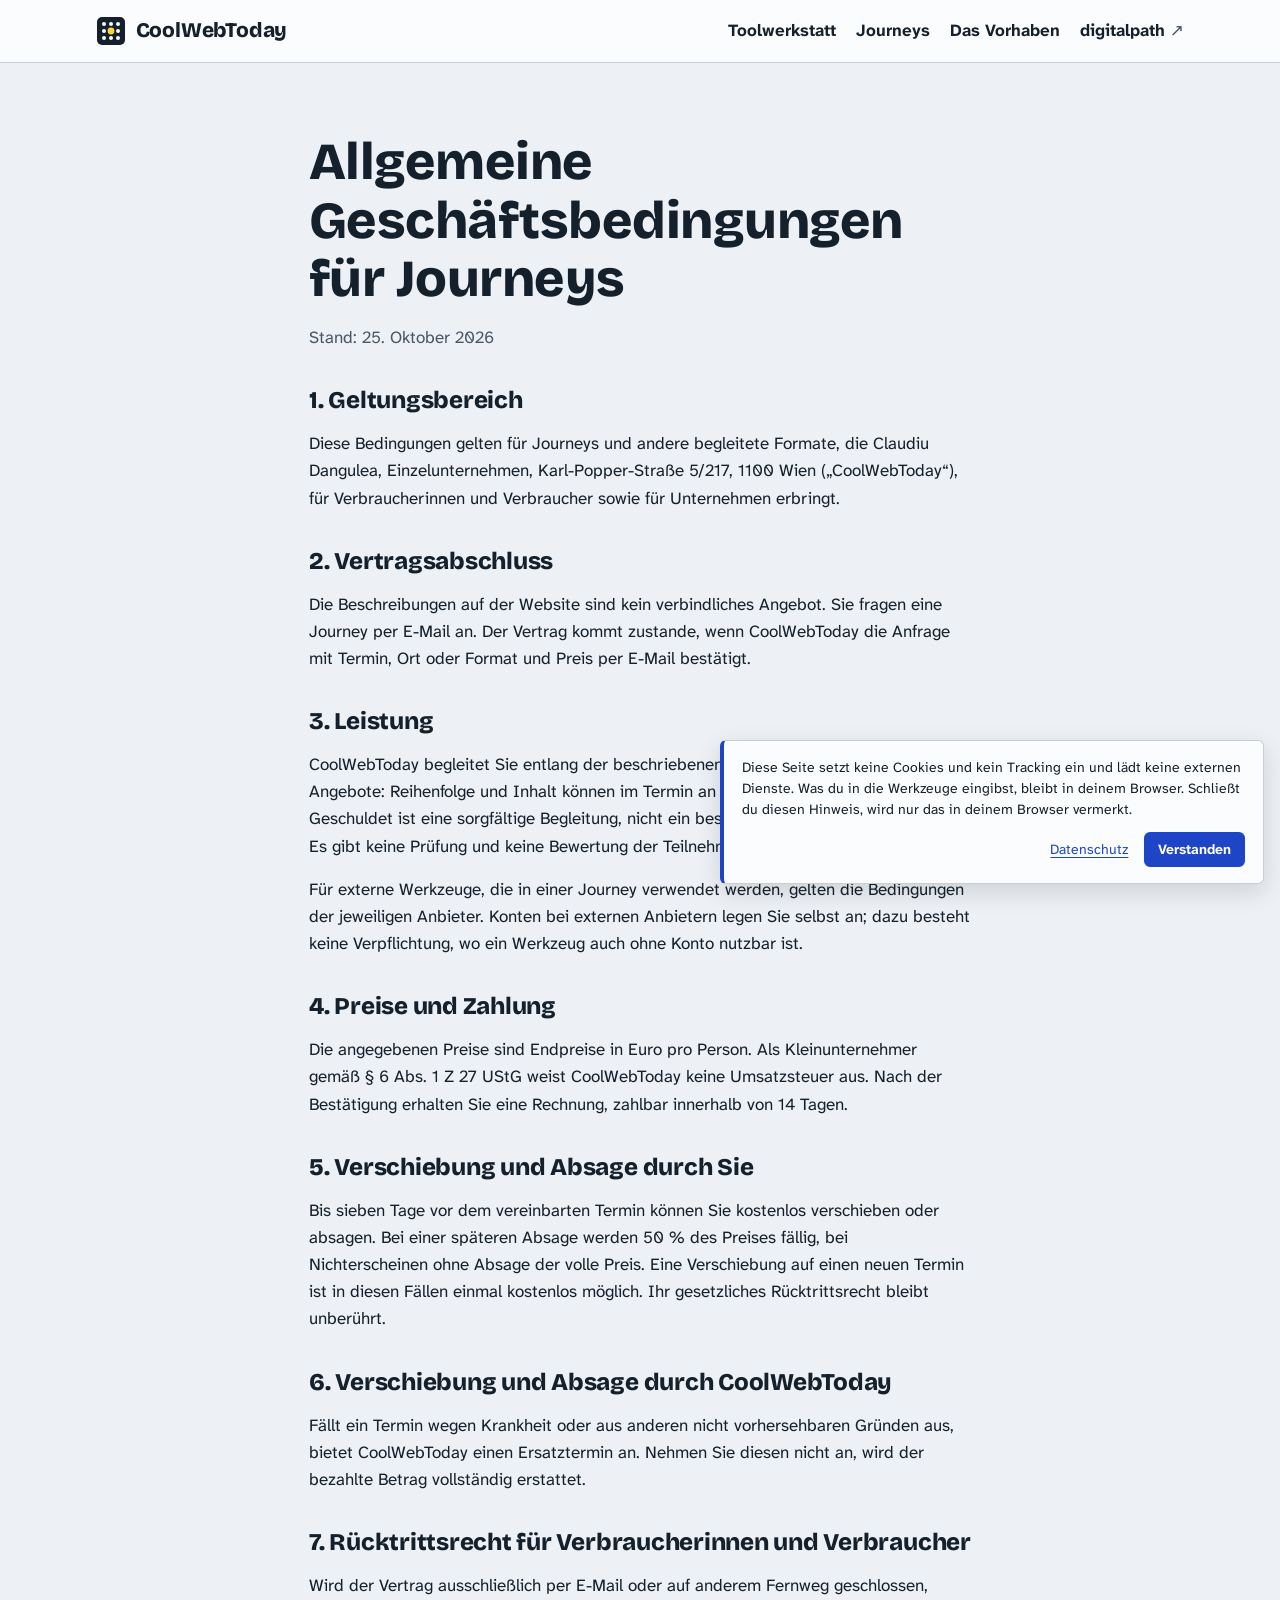
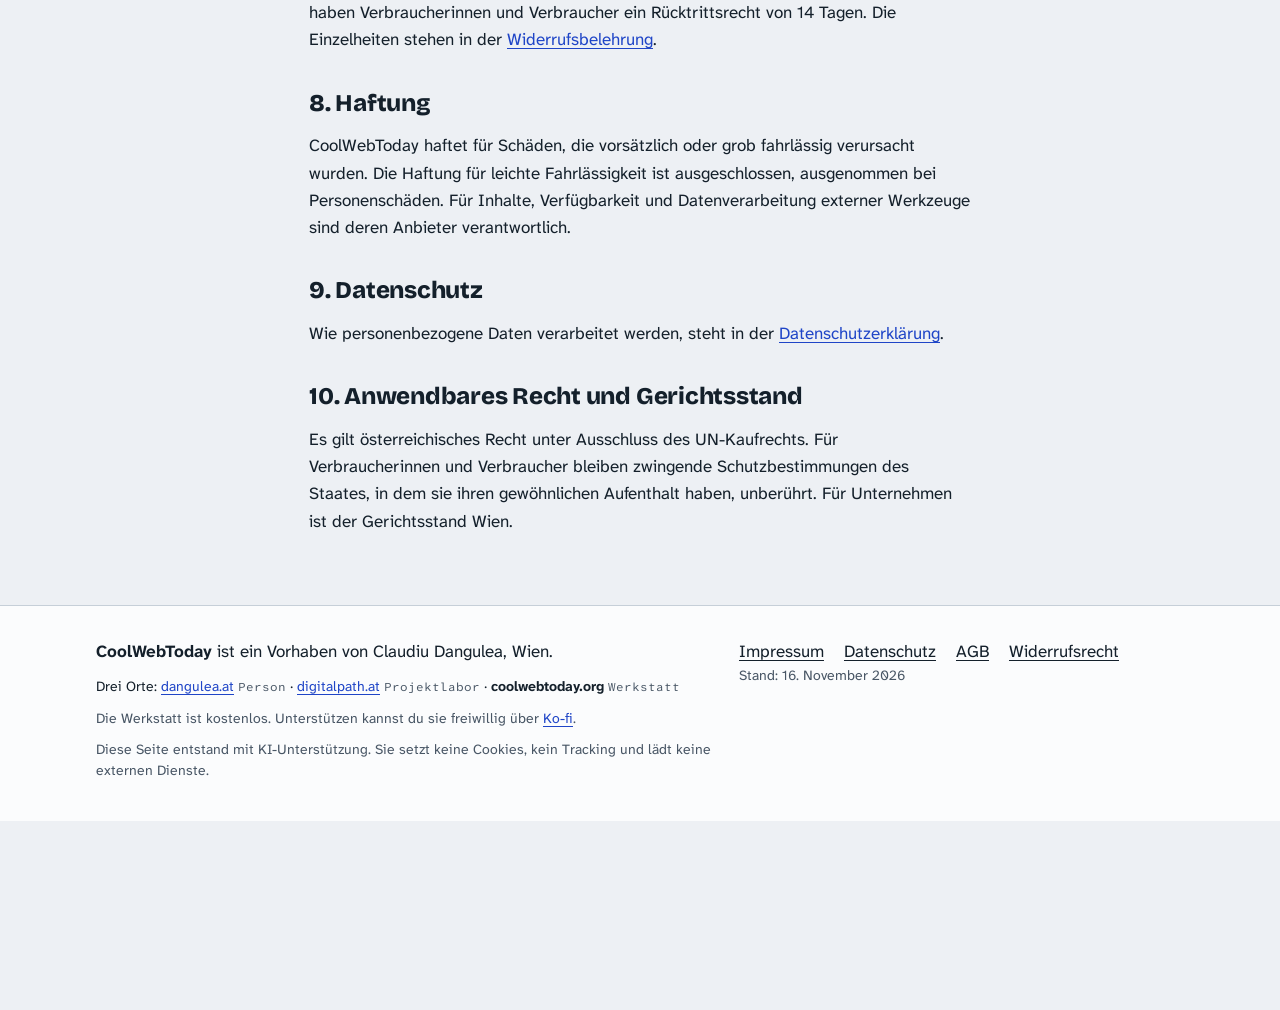
==== commit e81e1351: "Datenschutzhinweis ohne Einwilligungsabfrage Hinweis am unteren Rand: keine Cookies, kein Tracking, " ====
--- a/agb.html
+++ b/agb.html
@@ -82,7 +82,7 @@
         <li><a href="agb.html" aria-current="page">AGB</a></li>
         <li><a href="widerruf.html">Widerrufsrecht</a></li>
       </ul>
-      <small>Stand: <span data-stand>25. Oktober 2026</span></small>
+      <small>Stand: <span data-stand>16. November 2026</span></small>
     </div>
   </div>
 </footer>
--- a/assets/site.css
+++ b/assets/site.css
@@ -388,3 +388,17 @@
 .orte span { font-family: var(--mono); font-size: 0.75rem; color: var(--ink-soft); }
 .unterstuetzen { margin: 0 0 0.6rem; font-size: var(--step--1); color: var(--ink-soft); }
 .tags li:nth-child(5) .tag { --tilt: -1.6deg; }
+
+/* Datenschutzhinweis (assets/site.js): Information ohne Einwilligungsabfrage */
+.privacy-notice {
+  position: fixed; z-index: 50; right: 1rem; bottom: 1rem; left: 1rem;
+  max-width: 34rem; margin-left: auto;
+  background: var(--surface); color: var(--ink);
+  border: 1px solid var(--line); border-left: 4px solid var(--accent); border-radius: var(--radius);
+  box-shadow: 0 8px 24px rgba(20, 32, 43, .14);
+  padding: 1rem 1.1rem; font-size: var(--step--1); line-height: 1.5;
+}
+.privacy-notice p { margin: 0 0 .75rem; }
+.privacy-notice-actions { display: flex; align-items: center; justify-content: flex-end; gap: 1rem; flex-wrap: wrap; }
+.privacy-notice-actions a { color: var(--accent); }
+@media print { .privacy-notice { display: none; } }
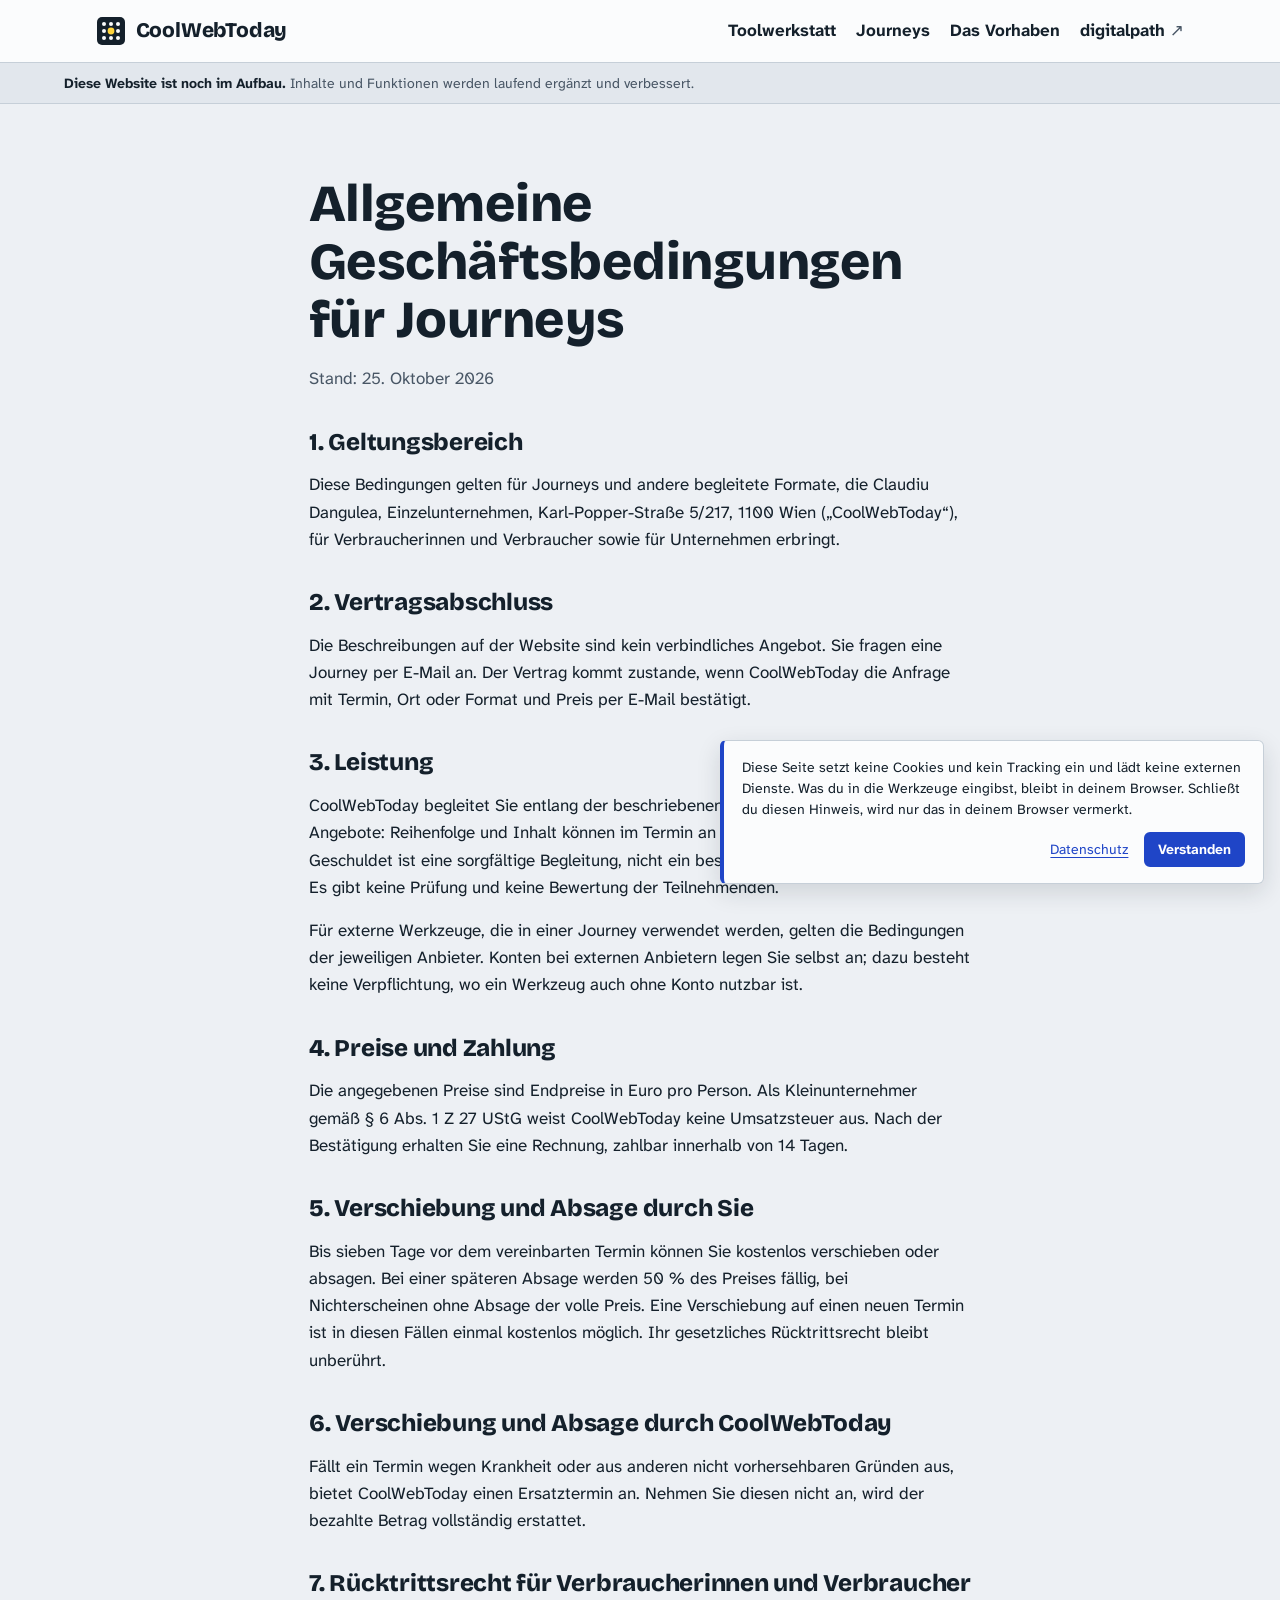
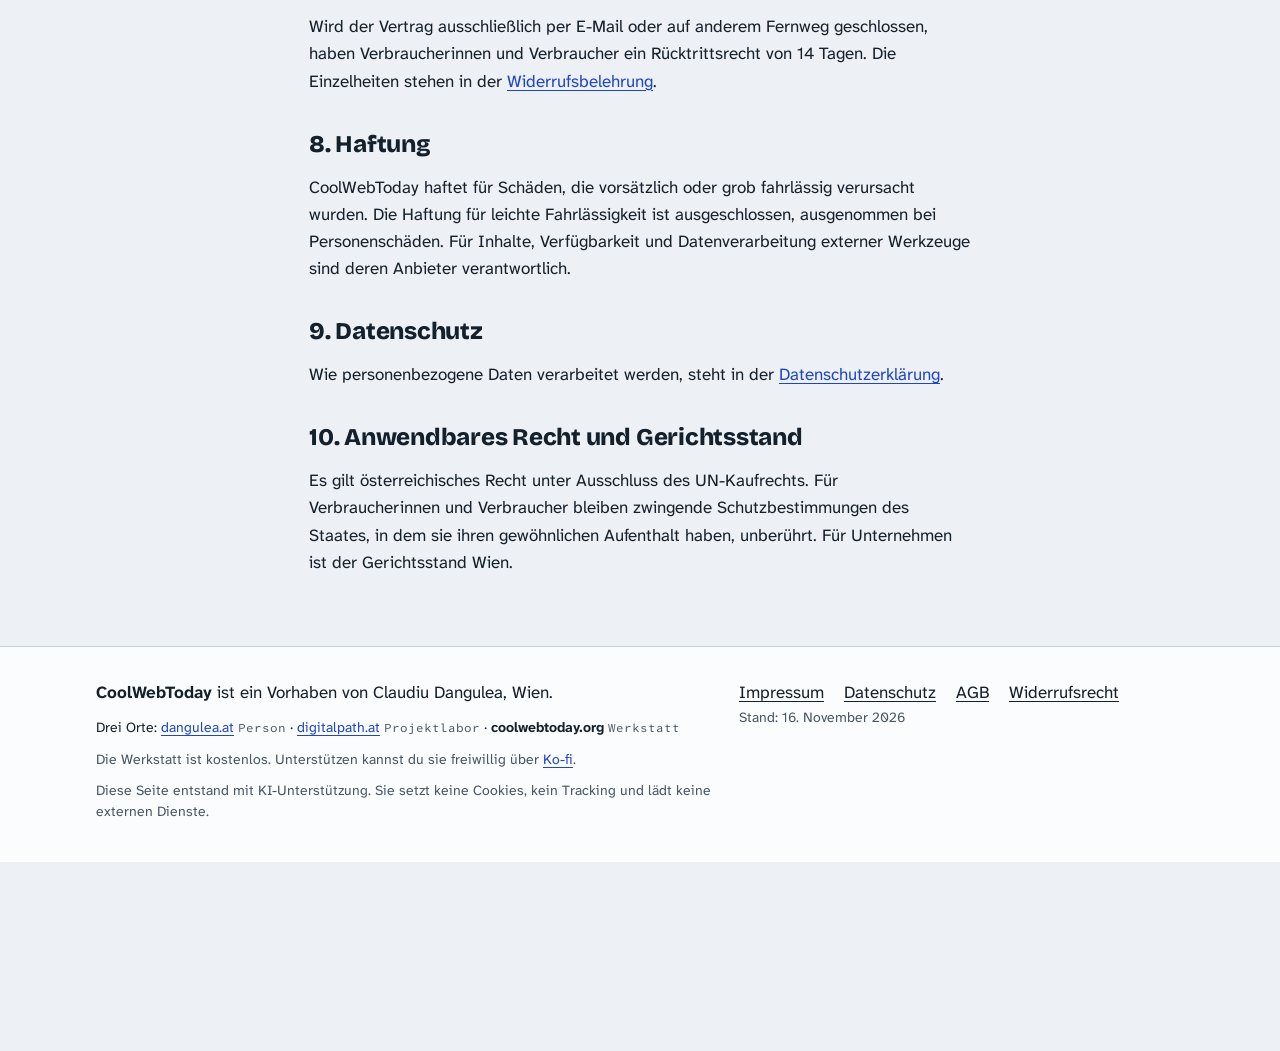
==== commit 3443a836: "Hinweis im Aufbau; Satz zur Verbraucherschlichtung entfernt Unter der Kopfzeile jeder Seite steht de" ====
--- a/agb.html
+++ b/agb.html
@@ -26,6 +26,7 @@
     </nav>
   </div>
 </header>
+<aside class="site-notice" aria-label="Hinweis zum Entwicklungsstand"><p><strong>Diese Website ist noch im Aufbau.</strong> Inhalte und Funktionen werden laufend ergänzt und verbessert.</p></aside>
 
 <main id="inhalt">
   <section class="section">
--- a/assets/site.css
+++ b/assets/site.css
@@ -402,3 +402,8 @@
 .privacy-notice-actions { display: flex; align-items: center; justify-content: flex-end; gap: 1rem; flex-wrap: wrap; }
 .privacy-notice-actions a { color: var(--accent); }
 @media print { .privacy-notice { display: none; } }
+
+/* Hinweis zum Entwicklungsstand */
+.site-notice { border-bottom: 1px solid var(--line); background: var(--board); color: var(--ink-soft); font-size: var(--step--1); line-height: 1.5; padding: 0.6rem 1.25rem; }
+.site-notice p { max-width: 72rem; margin: 0 auto; }
+.site-notice strong { color: var(--ink); }
